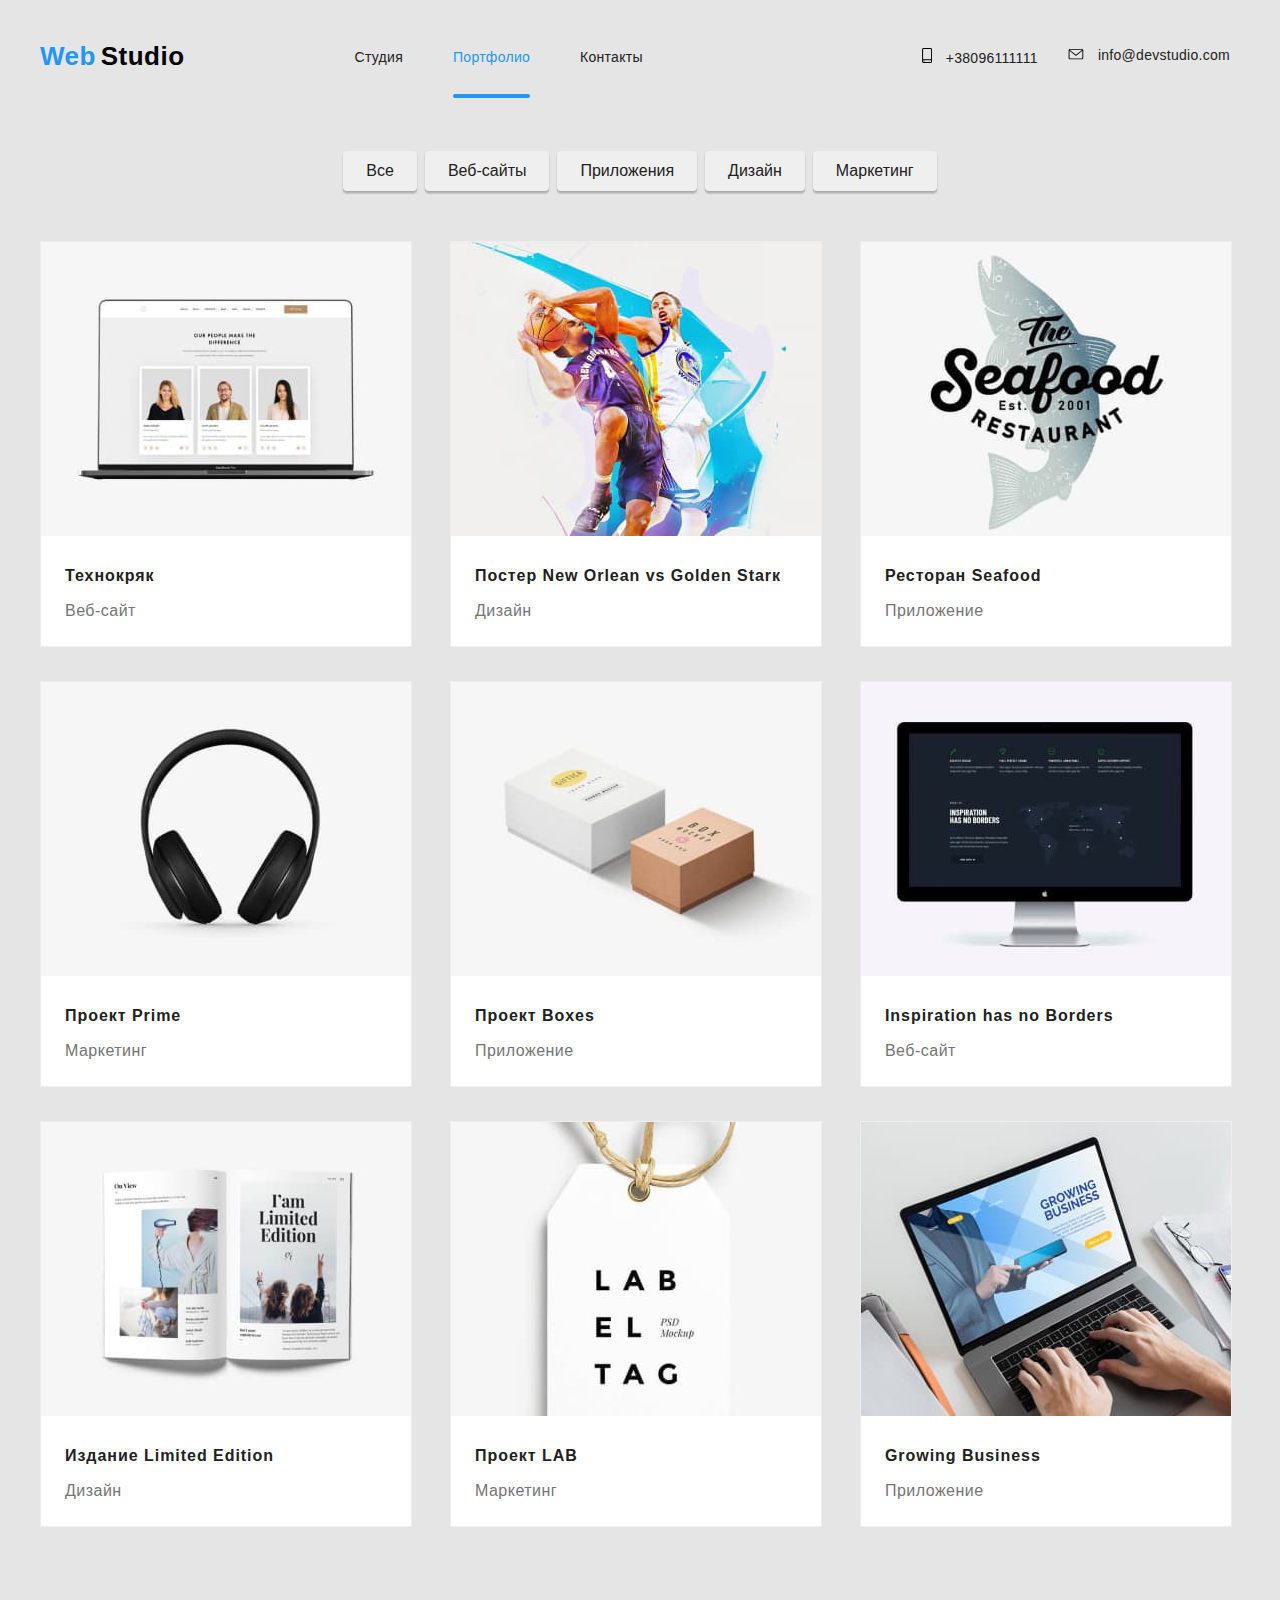
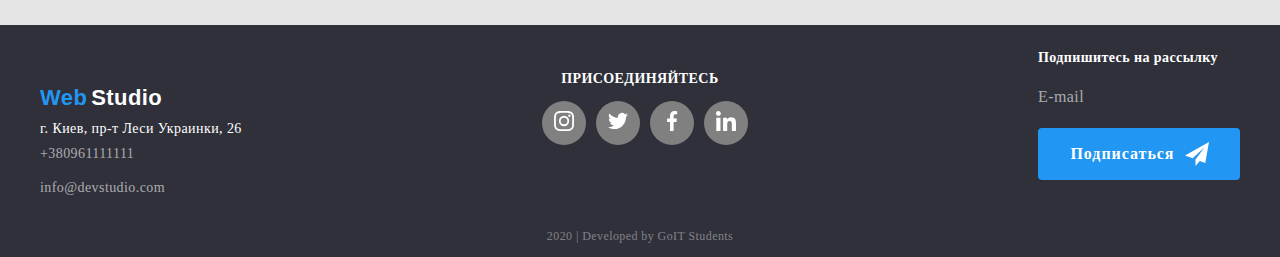
==== portfolio.html @ 89b77a60 "Делает переходы и анимацию" ====
<!DOCTYPE html>
<html lang="en">
  <head>
    <meta charset="UTF-8" />
    <meta name="viewport" content="width=device-width, initial-scale=1.0" />
    <title>Portfolio page</title>
    <link
      rel="https://cdnjs.cloudflare.com/ajax/libs/modern-normalize/0.6.0/modern-normalize.min.css"
    />
    <link rel="stylesheet" href="./css/styles.css" />
  </head>
  <body>
    <header>
      <div class="container main-container">
        <nav class="nav">
          <a href="/" class="logo-header">
            <span class="logo-header-blue">Web</span>
            <span class="logo-header-black">Studio</span>
          </a>
          <ul class="site-nav list">
            <li class="item"><a href="./index.html" class="link">Студия</a></li>
            <li class="item">
              <a href="" class="link current-portfolio">Портфолио</a>
            </li>
            <li class="item"><a href="" class="link">Контакты</a></li>
          </ul>
        </nav>
        <address class="contact">
          <a href="tel:+3809611111111" class="contact-link">
            <svg class="ico-n" width="10" height="15">
              <use href="./image/sprite.svg#smartphone"></use>
            </svg>
            +38096111111</a
          >
          <a class="contact-link" href="mailto:info@devstudio.com">
            <svg class="ico-n" width="16" height="11">
              <use href="./image/sprite.svg#envelope"></use>
            </svg>
            info@devstudio.com
          </a>
        </address>
      </div>
    </header>
    <main>
      <section class="section">
        <div class="container">
          <h1 class="title-portfolio">Our projects</h1>
          <ul class="filter-list list">
            <li class="item">
              <button type="button" class="buttton-primary">
                Все
              </button>
            </li>
            <li class="item">
              <button type="button" class="buttton-secondary">Веб-сайты</button>
            </li>
            <li class="item">
              <button type="button" class="buttton-secondary">
                Приложения
              </button>
            </li>
            <li class="item">
              <button type="button" class="buttton-secondary">Дизайн</button>
            </li>
            <li class="item">
              <button type="button" class="buttton-secondary">Маркетинг</button>
            </li>
          </ul>
          <ul class="our-works-list list">
            <li class="item">
              <div class="pj-link">
                <a class="projects" href="">
                  <img src="./image-portfolio/img.jpg" alt="img" width="370" />
                  <h2 class="section-title-portfolio">Технокряк</h2>
                  <p class="primary-text">Веб-сайт</p>
                </a>

                <p class="secondary-text">
                  Технокряк это современная площадка распространения
                  коронавируса. Компании используют эту платформу для цифрового
                  шпионажа и атак на защищённые сервера конкурентов.
                </p>
              </div>
            </li>
            <li class="item">
              <div class="pj-link">
                <a class="projects" href="">
                  <img
                    src="./image-portfolio/img1.jpg"
                    alt="Poster"
                    width="370"
                  />
                  <h2 class="section-title-portfolio">
                    Постер New Orlean vs Golden Starк
                  </h2>
                  <p class="primary-text">Дизайн</p>
                </a>
                <p class="secondary-text">
                  Технокряк это современная площадка распространения
                  коронавируса. Компании используют эту платформу для цифрового
                  шпионажа и атак на защищённые сервера конкурентов.
                </p>
              </div>
            </li>
            <li class="item">
              <div class="pj-link">
                <a class="projects" href="">
                  <img
                    src="./image-portfolio/img2.jpg"
                    alt="Seafood"
                    width="370"
                  />
                  <h2 class="section-title-portfolio">Ресторан Seafood</h2>
                  <p class="primary-text">Приложение</p>
                </a>

                <p class="secondary-text">
                  Технокряк это современная площадка распространения
                  коронавируса. Компании используют эту платформу для цифрового
                  шпионажа и атак на защищённые сервера конкурентов.
                </p>
              </div>
            </li>
            <li class="item">
              <div class="pj-link">
                <a class="projects" href="">
                  <img
                    src="./image-portfolio/img3.jpg"
                    alt="headphones"
                    width="370"
                  />
                  <h2 class="section-title-portfolio">Проект Prime</h2>
                  <p class="primary-text">Маркетинг</p>
                </a>

                <p class="secondary-text">
                  Технокряк это современная площадка распространения
                  коронавируса. Компании используют эту платформу для цифрового
                  шпионажа и атак на защищённые сервера конкурентов.
                </p>
              </div>
            </li>
            <li class="item">
              <div class="pj-link">
                <a class="projects" href="">
                  <img src="./image-portfolio/img4.jpg" alt="box" width="370" />
                  <h2 class="section-title-portfolio">Проект Boxes</h2>
                  <p class="primary-text">Приложение</p>
                </a>

                <p class="secondary-text">
                  Технокряк это современная площадка распространения
                  коронавируса. Компании используют эту платформу для цифрового
                  шпионажа и атак на защищённые сервера конкурентов.
                </p>
              </div>
            </li>
            <li class="item">
              <div class="pj-link">
                <a class="projects" href="">
                  <img
                    src="./image-portfolio/img5.jpg"
                    alt="monitor"
                    width="370"
                  />
                  <h2 class="section-title-portfolio">
                    Inspiration has no Borders
                  </h2>
                  <p class="primary-text">Веб-сайт</p>
                </a>

                <p class="secondary-text">
                  Технокряк это современная площадка распространения
                  коронавируса. Компании используют эту платформу для цифрового
                  шпионажа и атак на защищённые сервера конкурентов.
                </p>
              </div>
            </li>
            <li class="item">
              <div class="pj-link">
                <a class="projects" class="projects" href="">
                  <img
                    src="./image-portfolio/img6.jpg"
                    alt="book"
                    width="370"
                  />
                  <h2 class="section-title-portfolio">
                    Издание Limited Edition
                  </h2>
                  <p class="primary-text">Дизайн</p>
                </a>

                <p class="secondary-text">
                  Технокряк это современная площадка распространения
                  коронавируса. Компании используют эту платформу для цифрового
                  шпионажа и атак на защищённые сервера конкурентов.
                </p>
              </div>
            </li>
            <li class="item">
              <div class="pj-link">
                <a class="projects" href="">
                  <img src="./image-portfolio/img7.jpg" alt="lab" width="370" />
                  <h2 class="section-title-portfolio">Проект LAB</h2>
                  <p class="primary-text">Маркетинг</p>
                </a>

                <p class="secondary-text">
                  Технокряк это современная площадка распространения
                  коронавируса. Компании используют эту платформу для цифрового
                  шпионажа и атак на защищённые сервера конкурентов.
                </p>
              </div>
            </li>
            <li class="item">
              <div class="pj-link">
                <a class="projects" href="">
                  <img
                    src="./image-portfolio/img8.jpg"
                    alt="notebook"
                    width="370"
                  />
                  <h2 class="section-title-portfolio">Growing Business</h2>
                  <p class="primary-text">Приложение</p>
                </a>

                <p class="secondary-text">
                  Технокряк это современная площадка распространения
                  коронавируса. Компании используют эту платформу для цифрового
                  шпионажа и атак на защищённые сервера конкурентов.
                </p>
              </div>
            </li>
          </ul>
        </div>
      </section>
    </main>
    <footer class="page-footer">
      <div class="container main-container-footer">
        <div class="address">
          <a href="" class="logo-footer">
            <span class="logo-footer-blue">Web</span>
            <span class="logo-footer-white">Studio</span>
          </a>
          <address class="contact-us">
            г. Киев, пр-т Леси Украинки, 26
            <a href="tel:+3809611111111" class="contact-us-link"
              >+380961111111</a
            >
            <a href="mailto:info@devstudio.com" class="contact-us-link"
              >info@devstudio.com
            </a>
          </address>
        </div>
        <div class="social">
          <b class="join">присоединяйтесь</b>
          <ul class="icone-link list">
            <li class="social-link">
              <a class="icon" href="" aria-label="Ссылка на Instagram">
                <svg width="20" height="20">
                  <use href="./image/sprite.svg#instagram-2"></use>
                </svg>
              </a>
            </li>
            <li class="social-link">
              <a class="icon" href="" aria-label="Ссылка на Twitter">
                <svg width="20" height="20">
                  <use href="./image/sprite.svg#twitter-1"></use>
                </svg>
              </a>
            </li>
            <li class="social-link">
              <a class="icon" href="" aria-label="Ссылка на Facebook">
                <svg width="20" height="20">
                  <use href="./image/sprite.svg#facebook-1"></use>
                </svg>
              </a>
            </li>
            <li class="social-link">
              <a class="icon" href="" aria-label="Ссылка на Linkedin">
                <svg width="20" height="20">
                  <use href="./image/sprite.svg#linkedin-1"></use>
                </svg>
              </a>
            </li>
          </ul>
        </div>
        <div class="subscribing">
          <b>Подпишитесь на рассылку</b>
          <p class="text-mail">E-mail</p>
          <a href="" class="button-footer"
            >Подписаться
            <svg class="icone-send" width="24" height="24">
              <use href="./image/sprite.svg#icon-send"></use>
            </svg>
          </a>
        </div>
      </div>
      <p class="text-copy container">2020 | Developed by GoIT Students</p>
    </footer>
  </body>
</html>
---- css/styles.css ----
:root {
  --primary-text-color: #212121;
  --secondary-text-color: #ffffff;
  --title-text-color: #212121;
  --accent-color: #2196f3;
  --paragraph-text-color: #757575;
  --primary-bg-color: #e5e5e5;
  --secondary-bg-color: #f5f4fa;
  --footer-bg-color: #2f303a;
}

body {
  margin: 0;

  background-color: var(--primary-bg-color);
  color: var(--primary-text-color);

  font-family: Roboto, sans-serif;
  letter-spacing: 0.03em;
}

.list {
  list-style: none;
  padding: 0;
  bottom: 0;
}
.container {
  width: 1200px;
  padding-left: 15px;
  padding-right: 15px;
  margin-left: auto;
  margin-right: auto;
}
.main-container {
  display: flex;
  align-items: center;
}

/* цвет основного тескта #212121 */
/* вторичный цвет текст #FFFFFF */
/* цвет текста абзаца #757575 */
/* цвет почти и тел rgba(255, 255, 255, 0.6) */
/* акцент #2196F3 */
/* цвет web #2196F3*/
/* цвет studio #000000 */
/* вторичный цвет фона #F5F4FA */

/*Logo header*/
.logo-header {
  padding-top: 24px;
  padding-bottom: 25px;
  margin-right: 85px;

  text-decoration: none;
}
.logo-header-blue {
  color: var(--accent-color);

  font-family: Raleway, sans-serif;
  font-weight: 700;
  font-size: 26px;
  line-height: 1.19;
}

.logo-header-black {
  padding-top: 24px;
  padding-bottom: 24px;
  color: #000000;

  font-family: Raleway, sans-serif;
  font-weight: 700;
  font-size: 26px;
  line-height: 1.19;
}
/*logo footer*/
.logo-footer {
  text-decoration: none;
  display: block;
  padding-top: 60px;
  padding-bottom: 10px;
}
.logo-footer-blue {
  color: var(--accent-color);

  font-family: Raleway, sans-serif;
  font-weight: 700;
  font-size: 22px;
  line-height: 1.18;
}
.logo-footer-white {
  color: var(--secondary-text-color);

  font-family: Raleway, sans-serif;
  font-weight: 700;
  font-size: 22px;
  line-height: 1.18;
}

/* Site nav*/
.nav {
  display: flex;
  align-items: center;
}
.site-nav {
  display: flex;
  margin-left: 85px;
  position: relative;
}
.site-nav .item:not(:last-child) {
  margin-right: 50px;
}
.site-nav .item {
  padding-top: 32px;
  padding-bottom: 32px;
}
.site-nav .link {
  color: var(--primary-text-color);

  font-weight: 500;
  font-size: 14px;
  line-height: 1.14;
  letter-spacing: 0.02em;
  transition: color 250ms cubic-bezier(0.4, 0, 0.2, 1);
}
.site-nav .link:hover,
.site-nav .link:focus {
  color: var(--accent-color);
}
.link.current-studio::after {
  content: "";
  position: absolute;
  bottom: 0;
  left: 0;
  width: 49px;
  height: 4px;

  background-color: var(--accent-color);
  border-radius: 2px;
}
.site-nav .link.current-studio {
  color: var(--accent-color);
}
.link.current-portfolio::after {
  content: "";
  position: absolute;
  bottom: 0;
  left: 98px;
  width: 77px;
  height: 4px;

  background-color: var(--accent-color);
  border-radius: 2px;
}
.site-nav .link.link.current-portfolio {
  color: var(--accent-color);
}
/* Address*/
.contact {
  display: flex;
  margin-left: auto;
}
.link {
  text-decoration: none;
}
.contact-link + .contact-link {
  margin-left: 30px;
  margin-right: 10px;
}
.contact-link {
  padding-top: 32px;
  padding-bottom: 32px;
  color: var(--primary-text-color);

  text-decoration: none;
  font-weight: 500;
  font-size: 14px;
  font-style: normal;
  line-height: 1.14;
  letter-spacing: 0.02em;

  transition: color 250ms cubic-bezier(0.4, 0, 0.2, 1);
}

.ico-n {
  margin-right: 10px;
  transition: fill 250ms cubic-bezier(0.4, 0, 0.2, 1);
}

.contact-link:hover,
.contact-link:focus {
  color: var(--accent-color);
}

.contact-link:hover .ico-n,
.contact-link:focus .ico-n {
  fill: var(--accent-color);
}

/*Hero*/
.hero {
  margin-left: auto;
  margin-right: auto;
  text-align: center;
}
.hero-title {
  margin-top: 0;
  margin-bottom: 30px;
  color: var(--secondary-text-color);

  font-weight: 900;
  font-size: 44px;
  line-height: 1.36;

  letter-spacing: 0.06em;
  text-transform: uppercase;
}

/*Section studio*/
.section-title {
  visibility: hidden;
  margin-top: 0;
  margin-bottom: 0;
  padding-bottom: 50px;
  color: var(--title-text-color);

  font-weight: 700;
  font-size: 36px;
  line-height: 1.16;
  text-align: center;
}

.section-title-studio {
  margin-top: 0;
  margin-bottom: 0;
  padding-bottom: 50px;
  color: var(--title-text-color);

  font-weight: 700;
  font-size: 36px;
  line-height: 1.16;
  text-align: center;
}
/*Section portfolio*/

.section-title-portfolio {
  padding-top: 20px;
  padding-bottom: 4px;
  margin: 0;
  color: var(--title-text-color);

  font-weight: 700;
  font-size: 18px;
  line-height: 2;
  letter-spacing: 0.06em;
}

/*Section list*/
.feature-list {
  display: flex;
  flex-wrap: wrap;
  margin-top: 0;
  margin-bottom: 188px;
}
.feature-list .item {
  width: 270px;
  margin-right: 30px;
}
.feature-list .item:nth-child(4n) {
  margin-right: 0;
}
.feature-list .item:nth-last-child(-n + 4) {
  margin-bottom: 94px;
}
.feature-list .title {
  color: var(--title-text-color);

  font-weight: 700;
  font-size: 14px;
  line-height: 1.14;
  text-transform: uppercase;
}
.feature-icone {
  margin-left: 100px;
  margin-right: 100px;
  margin-top: 25px;
  margin-bottom: 25px;
}
.rectangle {
  width: 270px;
  height: 120px;
  background-color: #f5f4fa;
  border-radius: 4px;
}
.work {
  display: block;
}

.work-list {
  display: flex;

  margin-top: 0;
  margin-bottom: 188px;
  position: relative;
}
.work-list .item {
  width: 370px;
  margin-right: 30px;
}
.work-list .item:nth-child(3n) {
  margin-right: 0;
}
.work-list .item:nth-last-child(-n + 3) {
  margin-bottom: 0px;
}
.work-list .title {
  color: var(--secondary-text-color);

  font-weight: 700;
  font-size: 14px;
  line-height: 1.14;
  text-transform: uppercase;
}
.team-list {
  display: flex;
  flex-wrap: wrap;
  text-align: center;
  margin-top: 0;
  margin-bottom: 188px;
}
.icone-link {
  display: flex;
  text-align: center;
}
.item-team {
  background-color: var(--secondary-text-color);
  box-shadow: 0px 2px 1px rgba(0, 0, 0, 0.2), 0px 1px 1px rgba(0, 0, 0, 0.14),
    0px 1px 3px rgba(0, 0, 0, 0.12);
}
.team-list .item-team {
  align-items: center;
  width: 270px;
  margin-right: 30px;
}
.team-list .item-team:nth-child(4n) {
  margin-right: 0;
}
.team-list .item-team:nth-last-child(-n + 4) {
  margin-bottom: 94px;
}
.team-title {
  color: var(--secondary-text-color);

  font-weight: 500;
  font-size: 16px;
  line-height: 1.19;
}
/*Section our clients*/
.client-list {
  display: flex;
  justify-content: space-between;
  margin-top: 0;
  margin-bottom: 82px;
}
.client-list .item-client {
  display: flex;
  justify-content: center;
  align-items: center;
  width: 170px;
  height: 90px;
  border: 1px solid grey;
  border-radius: 4px;

  fill: #afb1b8;
  transition: border-color 250ms cubic-bezier(0.4, 0, 0.2, 1);
}
.client-list .item-client:nth-child(6n) {
  margin-right: 0;
}
.client-list .item-client:nth-last-child(-n + 6) {
  margin-bottom: 0px;
}
.logo-clients {
  fill: #afb1b8;
  transition: fill 250ms cubic-bezier(0.4, 0, 0.2, 1);
}

.item-client:hover,
.item-client:focus {
  border-color: var(--accent-color);
  cursor: pointer;
}
.item-client:hover .logo-clients,
.item-client:focus .logo-clients {
  fill: var(--accent-color);
  cursor: pointer;
}

/*section filter list*/

.filter-list {
  display: flex;
  justify-content: center;
  text-align: center;
  padding-bottom: 50px;
  margin-bottom: 0;
  margin-top: 0;
}
.filter-list .item:not(:last-child) {
  margin-right: 8px;
}
/*Section our works*/

.our-works-list {
  display: flex;
  flex-wrap: wrap;
  margin-top: 0;
  margin-bottom: 94px;
}
.our-works-list .item {
  width: calc((100% - 60px) / 3);
  margin-right: 30px;
  margin-bottom: 30px;
}
.our-works-list .item:nth-child(3n) {
  margin-right: 0;
}
.our-works-list .item:nth-last-child(-n + 3) {
  margin-bottom: 0px;
}

/* text studio*/
.text-featute {
  color: var(--paragraph-text-color);

  font-size: 14px;
  line-height: 1.71;
}
.text-team {
  color: var(--paragraph-text-color);

  font-size: 16px;
  line-height: 1.19;
}

.title {
  margin-top: 30px;
  margin-bottom: 0;
}
.title-portfolio {
  visibility: hidden;
  margin-top: 0;
  margin-bottom: 0;
}
.section-title-portfolio {
  display: inline-block;
  margin: 0;
  min-width: 322px;
  padding-left: 24px;
  padding-right: 24px;
  font-size: 16px;
}
.title-work-text {
  text-align: center;
  margin-top: 0;
  margin-bottom: 0;
  padding-top: 27px;
  padding-bottom: 27px;

  color: var(--secondary-text-color);
  width: 370px;
  height: 70px;

  position: absolute;

  bottom: 0px;

  background: rgba(47, 48, 58, 0.8);
  border-radius: 0px;
  font-family: Roboto;
  font-weight: 700;
  font-size: 14px;
  line-height: 1.14;

  letter-spacing: 0.03em;
  text-transform: uppercase;
}
.projects {
  display: block;
  text-decoration: none;
}

.pj-link {
  position: relative;
  display: inline-block;
  margin: 0;
  width: 370px;
  background: #ffffff;
  border: 1px solid #eeeeee;
  overflow: hidden;
}

.pj-link::before {
  content: "";
  display: inline-block;
  position: absolute;
  opacity: 0;
  width: 100%;
  height: 73%;

  background-color: rgba(33, 150, 243, 0.9);
  transform: translateY(100%);
  transition: transform 250ms cubic-bezier(0.4, 0, 0.2, 1);
}
.pj-link:hover::before,
.pj-link:hover .secondary-text,
.pj-link:focus::before,
.pj-link:focus .secondary-text {
  transform: translateY(0);
  opacity: 1;
  cursor: pointer;
}

/*text portfolio*/
.primary-text {
  padding-bottom: 20px;
  padding-left: 24px;
  padding-right: 24px;

  margin: 0;
  color: var(--paragraph-text-color);

  font-size: 16px;
  line-height: 1.87;
}
.secondary-text {
  position: absolute;
  top: 63px;
  left: 24px;
  width: 322px;
  opacity: 0;

  margin: 0;
  color: var(--paragraph-text-color);
  font-size: 18px;
  line-height: 1.56;
  transform: translateY(150%);
  transition: transform 250ms cubic-bezier(0.4, 0, 0.2, 1);
}

.text-mail {
  color: rgba(255, 255, 255, 0.6);

  font-size: 16px;
  line-height: 1.87;
}
.text-copy {
  margin-top: 0;
  margin-bottom: 0;
  padding-top: 18px;
  padding-bottom: 9px;

  color: rgba(255, 255, 255, 0.4);

  font-size: 12px;
  line-height: 2;
  text-align: center;
}
/*Social icons*/
.icone-link {
  display: flex;
  align-items: center;
  justify-content: center;
}
/*.icone-link :hover,
.icone-link :focus {
  color: var(--accent-color);
}*/

/*footer*/
.address {
  display: flex;
  align-items: baseline;
  flex-direction: column;
  justify-content: space-between;
  font-style: normal;
}

.page-footer {
  color: var(--secondary-text-color);
  background-color: var(--footer-bg-color);

  font-family: Roboto;
  font-size: 14px;
  line-height: 1.17;
  letter-spacing: 0.03em;
}

.contact-us {
  font-style: normal;
}
.contact-us-link {
  display: flex;
  padding-top: 9px;
  padding-bottom: 9px;

  text-decoration: none;
  font-style: normal;
  color: rgba(255, 255, 255, 0.6);
  transition: color 250ms cubic-bezier(0.4, 0, 0.2, 1);
}
.contact-us-link:hover,
.contact-us-link:focus {
  color: var(--accent-color);
}

.join {
  display: flex;
  align-items: baseline;
  justify-content: center;
  padding-bottom: px;

  color: var(--secondary-text-color);

  font-family: Roboto;
  font-weight: 700;
  font-size: 14px;
  line-height: 16px;
  letter-spacing: 0.03em;
  text-transform: uppercase;
}
.social-link {
  display: flex;
  justify-content: center;
  align-items: center;
  padding: 0;
  margin-left: 10px;
  border: none;
  width: 44px;
  height: 44px;
  fill: white;
  border-radius: 50%;
  background-color: grey;
  transition: background-color 250ms cubic-bezier(0.4, 0, 0.2, 1);
}

.icon {
  fill: var(--secondary-text-color);
}
.social-link:hover,
.social-link:focus {
  cursor: pointer;
  background-color: var(--accent-color);
}
.card {
  padding: 0;
  margin-bottom: 24px;
  margin-right: 10px;
}

.link-card {
  display: flex;
  justify-content: center;
  align-items: center;
  width: 44px;
  height: 44px;
  border: none;
  border-radius: 50%;
  transition: background-color 250ms cubic-bezier(0.4, 0, 0.2, 1);
}
.icon-card {
  fill: #afb1b8;
  transition: fill 250ms cubic-bezier(0.4, 0, 0.2, 1);
}

.link-card:hover,
.link-card:focus {
  background-color: var(--accent-color);
  cursor: pointer;
}
.link-card:hover .icon-card,
.link-card:focus .icon-card {
  fill: var(--secondary-text-color);
  cursor: pointer;
}
.main-container-footer {
  display: flex;
  justify-content: space-between;
  align-items: center;
}
/*button studio*/

.button-hero {
  border: 1px solid transparent;
  min-width: 136px;
  padding: 10px 32px;
  color: var(--secondary-text-color);
  background-color: var(--accent-color);

  text-decoration: none;
  font-weight: 700;
  font-size: 16px;
  line-height: 1.87;
  letter-spacing: 0.06em;
  text-align: center;
}

.button-footer {
  display: inline-flex;
  justify-content: center;
  align-items: center;
  padding-top: 10px;
  border: 1px solid transparent;
  padding-bottom: 10px;
  padding-left: 29px;
  padding-right: 28px;
  border-radius: 4px;
  min-width: 143px;
  color: var(--secondary-text-color);
  background-color: var(--accent-color);

  font-weight: 900;
  font-size: 16px;
  line-height: 1.87;
  letter-spacing: 0.06em;
  text-align: center;
  text-decoration: none;
}
.icone-send {
  display: inline-flex;
  align-items: center;
  justify-content: center;
  margin-left: 10px;
}

/*button portfolio*/

.buttton-primary {
  display: inline-block;
  border-radius: 4px;
  border: 1px solid transparent;
  box-shadow: 0px 2px 2px rgba(0, 0, 0, 0.12), 0px 1px 2px rgba(0, 0, 0, 0.08),
    0px 3px 1px rgba(0, 0, 0, 0.1);
  padding: 6px 22px;
  min-width: 29px;
  color: var(--primary-text-color);

  font-weight: 500;
  font-size: 16px;
  line-height: 1.62;
  text-align: center;
  transition: color 250ms cubic-bezier(0.4, 0, 0.2, 1),
    background-color 250ms cubic-bezier(0.4, 0, 0.2, 1);
}

.buttton-primary:hover,
.buttton-primary:focus {
  color: var(--secondary-text-color);
  background-color: var(--accent-color);
  cursor: pointer;
}

.buttton-secondary {
  display: inline-block;
  border: 1px solid transparent;
  border-radius: 4px;
  box-shadow: 0px 2px 2px rgba(0, 0, 0, 0.12), 0px 1px 2px rgba(0, 0, 0, 0.08),
    0px 3px 1px rgba(0, 0, 0, 0.1);
  padding: 6px 22px;
  color: var(--primary-text-color);

  font-weight: 500;
  font-size: 16px;
  line-height: 1.62;
  text-align: center;
  transition: color 250ms cubic-bezier(0.4, 0, 0.2, 1),
    background-color 250ms cubic-bezier(0.4, 0, 0.2, 1);
}
.buttton-secondary:hover,
.buttton-secondary:focus {
  color: var(--secondary-text-color);
  background-color: var(--accent-color);
  cursor: pointer;
}
.overlay {
  display: flex;
  align-items: center;
  min-width: 1600px;
  min-height: 600px;
  outline: 1px solid black;
  margin-left: auto;
  margin-right: auto;
  background-repeat: no-repeat;
  background-position: center;
  background-size: cover;
  background-image: linear-gradient(
      to right,
      rgba(47, 48, 58, 0.8),
      rgba(47, 48, 58, 0.8)
    ),
    url(../image/Header.jpg);
}
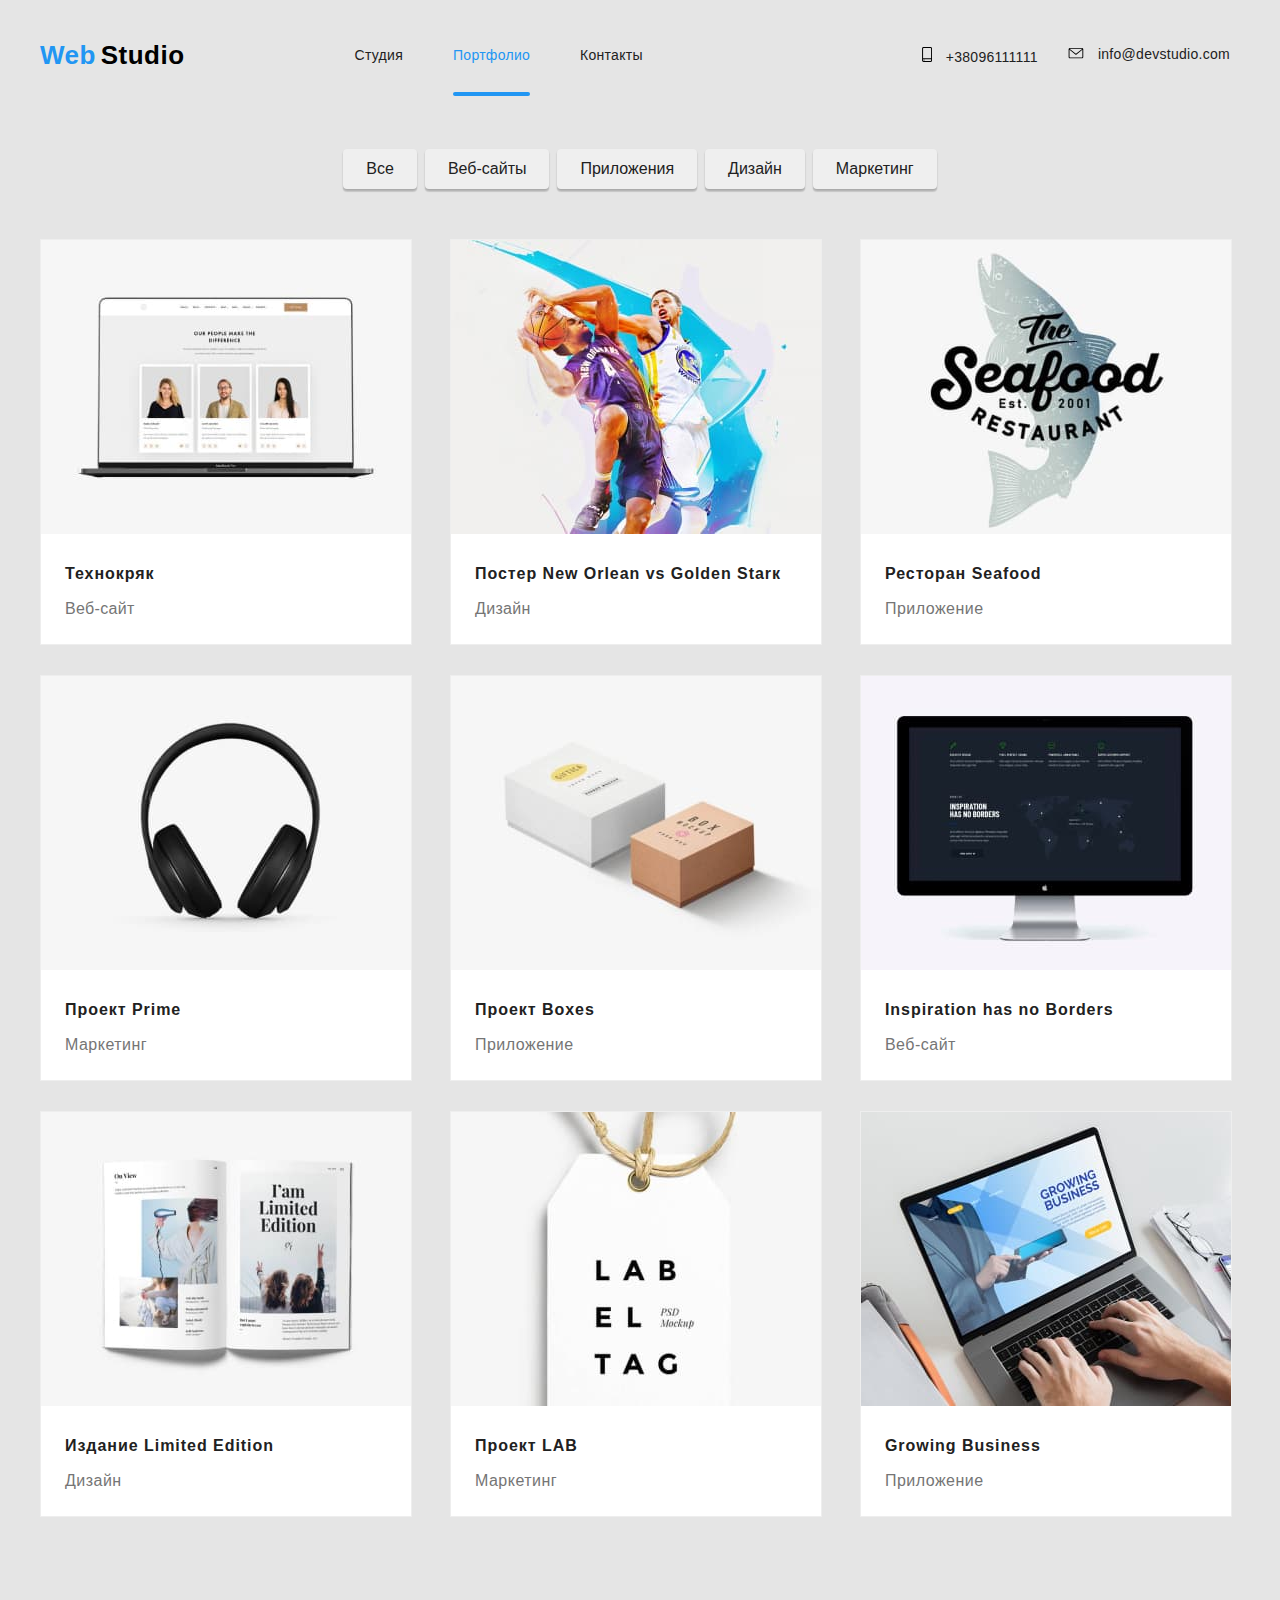
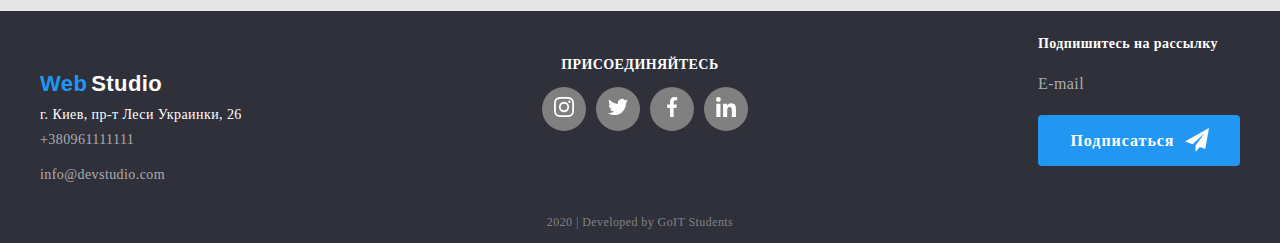
==== commit 334f8d11: "Доделывает переходы и анимацию" ====
--- a/portfolio.html
+++ b/portfolio.html
@@ -68,168 +68,160 @@
           </ul>
           <ul class="our-works-list list">
             <li class="item">
-              <div class="pj-link">
-                <a class="projects" href="">
+              <a class="projects link" href="">
+                <div class="pj-link">
                   <img src="./image-portfolio/img.jpg" alt="img" width="370" />
-                  <h2 class="section-title-portfolio">Технокряк</h2>
-                  <p class="primary-text">Веб-сайт</p>
-                </a>
-
-                <p class="secondary-text">
-                  Технокряк это современная площадка распространения
-                  коронавируса. Компании используют эту платформу для цифрового
-                  шпионажа и атак на защищённые сервера конкурентов.
-                </p>
-              </div>
-            </li>
-            <li class="item">
-              <div class="pj-link">
-                <a class="projects" href="">
+                  <p class="secondary-text">
+                    Технокряк это современная площадка распространения
+                    коронавируса. Компании используют эту платформу для
+                    цифрового шпионажа и атак на защищённые сервера конкурентов.
+                  </p>
+                </div>
+                <h2 class="section-title-portfolio">Технокряк</h2>
+                <p class="primary-text">Веб-сайт</p>
+              </a>
+            </li>
+            <li class="item">
+              <a class="projects link" href="">
+                <div class="pj-link">
                   <img
                     src="./image-portfolio/img1.jpg"
                     alt="Poster"
                     width="370"
                   />
-                  <h2 class="section-title-portfolio">
-                    Постер New Orlean vs Golden Starк
-                  </h2>
-                  <p class="primary-text">Дизайн</p>
-                </a>
-                <p class="secondary-text">
-                  Технокряк это современная площадка распространения
-                  коронавируса. Компании используют эту платформу для цифрового
-                  шпионажа и атак на защищённые сервера конкурентов.
-                </p>
-              </div>
-            </li>
-            <li class="item">
-              <div class="pj-link">
-                <a class="projects" href="">
+                  <p class="secondary-text">
+                    Технокряк это современная площадка распространения
+                    коронавируса. Компании используют эту платформу для
+                    цифрового шпионажа и атак на защищённые сервера конкурентов.
+                  </p>
+                </div>
+                <h2 class="section-title-portfolio">
+                  Постер New Orlean vs Golden Starк
+                </h2>
+                <p class="primary-text">Дизайн</p>
+              </a>
+            </li>
+            <li class="item">
+              <a class="projects" href="">
+                <div class="pj-link">
                   <img
                     src="./image-portfolio/img2.jpg"
                     alt="Seafood"
                     width="370"
                   />
-                  <h2 class="section-title-portfolio">Ресторан Seafood</h2>
-                  <p class="primary-text">Приложение</p>
-                </a>
-
-                <p class="secondary-text">
-                  Технокряк это современная площадка распространения
-                  коронавируса. Компании используют эту платформу для цифрового
-                  шпионажа и атак на защищённые сервера конкурентов.
-                </p>
-              </div>
-            </li>
-            <li class="item">
-              <div class="pj-link">
-                <a class="projects" href="">
+                  <p class="secondary-text">
+                    Технокряк это современная площадка распространения
+                    коронавируса. Компании используют эту платформу для
+                    цифрового шпионажа и атак на защищённые сервера конкурентов.
+                  </p>
+                </div>
+                <h2 class="section-title-portfolio">Ресторан Seafood</h2>
+                <p class="primary-text">Приложение</p>
+              </a>
+            </li>
+            <li class="item">
+              <a class="projects" href="">
+                <div class="pj-link">
                   <img
                     src="./image-portfolio/img3.jpg"
                     alt="headphones"
                     width="370"
                   />
-                  <h2 class="section-title-portfolio">Проект Prime</h2>
-                  <p class="primary-text">Маркетинг</p>
-                </a>
-
-                <p class="secondary-text">
-                  Технокряк это современная площадка распространения
-                  коронавируса. Компании используют эту платформу для цифрового
-                  шпионажа и атак на защищённые сервера конкурентов.
-                </p>
-              </div>
-            </li>
-            <li class="item">
-              <div class="pj-link">
-                <a class="projects" href="">
+                  <p class="secondary-text">
+                    Технокряк это современная площадка распространения
+                    коронавируса. Компании используют эту платформу для
+                    цифрового шпионажа и атак на защищённые сервера конкурентов.
+                  </p>
+                </div>
+                <h2 class="section-title-portfolio">Проект Prime</h2>
+                <p class="primary-text">Маркетинг</p>
+              </a>
+            </li>
+            <li class="item">
+              <a class="projects" href="">
+                <div class="pj-link">
                   <img src="./image-portfolio/img4.jpg" alt="box" width="370" />
-                  <h2 class="section-title-portfolio">Проект Boxes</h2>
-                  <p class="primary-text">Приложение</p>
-                </a>
-
-                <p class="secondary-text">
-                  Технокряк это современная площадка распространения
-                  коронавируса. Компании используют эту платформу для цифрового
-                  шпионажа и атак на защищённые сервера конкурентов.
-                </p>
-              </div>
-            </li>
-            <li class="item">
-              <div class="pj-link">
-                <a class="projects" href="">
+                  <p class="secondary-text">
+                    Технокряк это современная площадка распространения
+                    коронавируса. Компании используют эту платформу для
+                    цифрового шпионажа и атак на защищённые сервера конкурентов.
+                  </p>
+                </div>
+                <h2 class="section-title-portfolio">Проект Boxes</h2>
+                <p class="primary-text">Приложение</p>
+              </a>
+            </li>
+            <li class="item">
+              <a class="projects" href="">
+                <div class="pj-link">
                   <img
                     src="./image-portfolio/img5.jpg"
                     alt="monitor"
                     width="370"
                   />
-                  <h2 class="section-title-portfolio">
-                    Inspiration has no Borders
-                  </h2>
-                  <p class="primary-text">Веб-сайт</p>
-                </a>
-
-                <p class="secondary-text">
-                  Технокряк это современная площадка распространения
-                  коронавируса. Компании используют эту платформу для цифрового
-                  шпионажа и атак на защищённые сервера конкурентов.
-                </p>
-              </div>
-            </li>
-            <li class="item">
-              <div class="pj-link">
-                <a class="projects" class="projects" href="">
+                  <p class="secondary-text">
+                    Технокряк это современная площадка распространения
+                    коронавируса. Компании используют эту платформу для
+                    цифрового шпионажа и атак на защищённые сервера конкурентов.
+                  </p>
+                </div>
+                <h2 class="section-title-portfolio">
+                  Inspiration has no Borders
+                </h2>
+                <p class="primary-text">Веб-сайт</p>
+              </a>
+            </li>
+            <li class="item">
+              <a class="projects" class="projects" href="">
+                <div class="pj-link">
                   <img
                     src="./image-portfolio/img6.jpg"
                     alt="book"
                     width="370"
                   />
-                  <h2 class="section-title-portfolio">
-                    Издание Limited Edition
-                  </h2>
-                  <p class="primary-text">Дизайн</p>
-                </a>
-
-                <p class="secondary-text">
-                  Технокряк это современная площадка распространения
-                  коронавируса. Компании используют эту платформу для цифрового
-                  шпионажа и атак на защищённые сервера конкурентов.
-                </p>
-              </div>
-            </li>
-            <li class="item">
-              <div class="pj-link">
-                <a class="projects" href="">
+                  <p class="secondary-text">
+                    Технокряк это современная площадка распространения
+                    коронавируса. Компании используют эту платформу для
+                    цифрового шпионажа и атак на защищённые сервера конкурентов.
+                  </p>
+                </div>
+                <h2 class="section-title-portfolio">
+                  Издание Limited Edition
+                </h2>
+                <p class="primary-text">Дизайн</p>
+              </a>
+            </li>
+            <li class="item">
+              <a class="projects" href="">
+                <div class="pj-link">
                   <img src="./image-portfolio/img7.jpg" alt="lab" width="370" />
-                  <h2 class="section-title-portfolio">Проект LAB</h2>
-                  <p class="primary-text">Маркетинг</p>
-                </a>
-
-                <p class="secondary-text">
-                  Технокряк это современная площадка распространения
-                  коронавируса. Компании используют эту платформу для цифрового
-                  шпионажа и атак на защищённые сервера конкурентов.
-                </p>
-              </div>
-            </li>
-            <li class="item">
-              <div class="pj-link">
-                <a class="projects" href="">
+                  <p class="secondary-text">
+                    Технокряк это современная площадка распространения
+                    коронавируса. Компании используют эту платформу для
+                    цифрового шпионажа и атак на защищённые сервера конкурентов.
+                  </p>
+                </div>
+                <h2 class="section-title-portfolio">Проект LAB</h2>
+                <p class="primary-text">Маркетинг</p>
+              </a>
+            </li>
+            <li class="item">
+              <a class="projects" href="">
+                <div class="pj-link">
                   <img
                     src="./image-portfolio/img8.jpg"
                     alt="notebook"
                     width="370"
                   />
-                  <h2 class="section-title-portfolio">Growing Business</h2>
-                  <p class="primary-text">Приложение</p>
-                </a>
-
-                <p class="secondary-text">
-                  Технокряк это современная площадка распространения
-                  коронавируса. Компании используют эту платформу для цифрового
-                  шпионажа и атак на защищённые сервера конкурентов.
-                </p>
-              </div>
+                  <p class="secondary-text">
+                    Технокряк это современная площадка распространения
+                    коронавируса. Компании используют эту платформу для
+                    цифрового шпионажа и атак на защищённые сервера конкурентов.
+                  </p>
+                </div>
+                <h2 class="section-title-portfolio">Growing Business</h2>
+                <p class="primary-text">Приложение</p>
+              </a>
             </li>
           </ul>
         </div>
--- a/css/styles.css
+++ b/css/styles.css
@@ -161,6 +161,10 @@
 }
 .link {
   text-decoration: none;
+  font-weight: 500;
+  line-height: 1.14;
+  letter-spacing: 0.02em;
+  display: block;
 }
 .contact-link + .contact-link {
   margin-left: 30px;
@@ -385,12 +389,12 @@
 }
 
 .item-client:hover,
-.item-client:focus {
+.item-client:focus-within {
   border-color: var(--accent-color);
   cursor: pointer;
 }
 .item-client:hover .logo-clients,
-.item-client:focus .logo-clients {
+.item-client:focus-within .logo-clients {
   fill: var(--accent-color);
   cursor: pointer;
 }
@@ -487,15 +491,30 @@
 .projects {
   display: block;
   text-decoration: none;
+  background: #ffffff;
+  border: 1px solid #eeeeee;
+  width: 370px;
+}
+.projects:hover .pj-link::before,
+.projects:hover .secondary-text,
+.projects:focus .pj-link::before,
+.projects:focus .secondary-text {
+  transform: translateY(0);
+  opacity: 1;
+  cursor: pointer;
+}
+.projects:hover,
+.projects:focus {
+  box-shadow: 1px 4px 6px rgba(0, 0, 0, 0.16), 0px 4px 4px rgba(0, 0, 0, 0.06),
+    0px 1px 1px rgba(0, 0, 0, 0.12);
 }
 
 .pj-link {
   position: relative;
-  display: inline-block;
+  display: block;
   margin: 0;
   width: 370px;
   background: #ffffff;
-  border: 1px solid #eeeeee;
   overflow: hidden;
 }
 
@@ -505,19 +524,11 @@
   position: absolute;
   opacity: 0;
   width: 100%;
-  height: 73%;
+  height: 100%;
 
   background-color: rgba(33, 150, 243, 0.9);
   transform: translateY(100%);
   transition: transform 250ms cubic-bezier(0.4, 0, 0.2, 1);
-}
-.pj-link:hover::before,
-.pj-link:hover .secondary-text,
-.pj-link:focus::before,
-.pj-link:focus .secondary-text {
-  transform: translateY(0);
-  opacity: 1;
-  cursor: pointer;
 }
 
 /*text portfolio*/
@@ -647,7 +658,7 @@
   fill: var(--secondary-text-color);
 }
 .social-link:hover,
-.social-link:focus {
+.social-link:focus-within {
   cursor: pointer;
   background-color: var(--accent-color);
 }
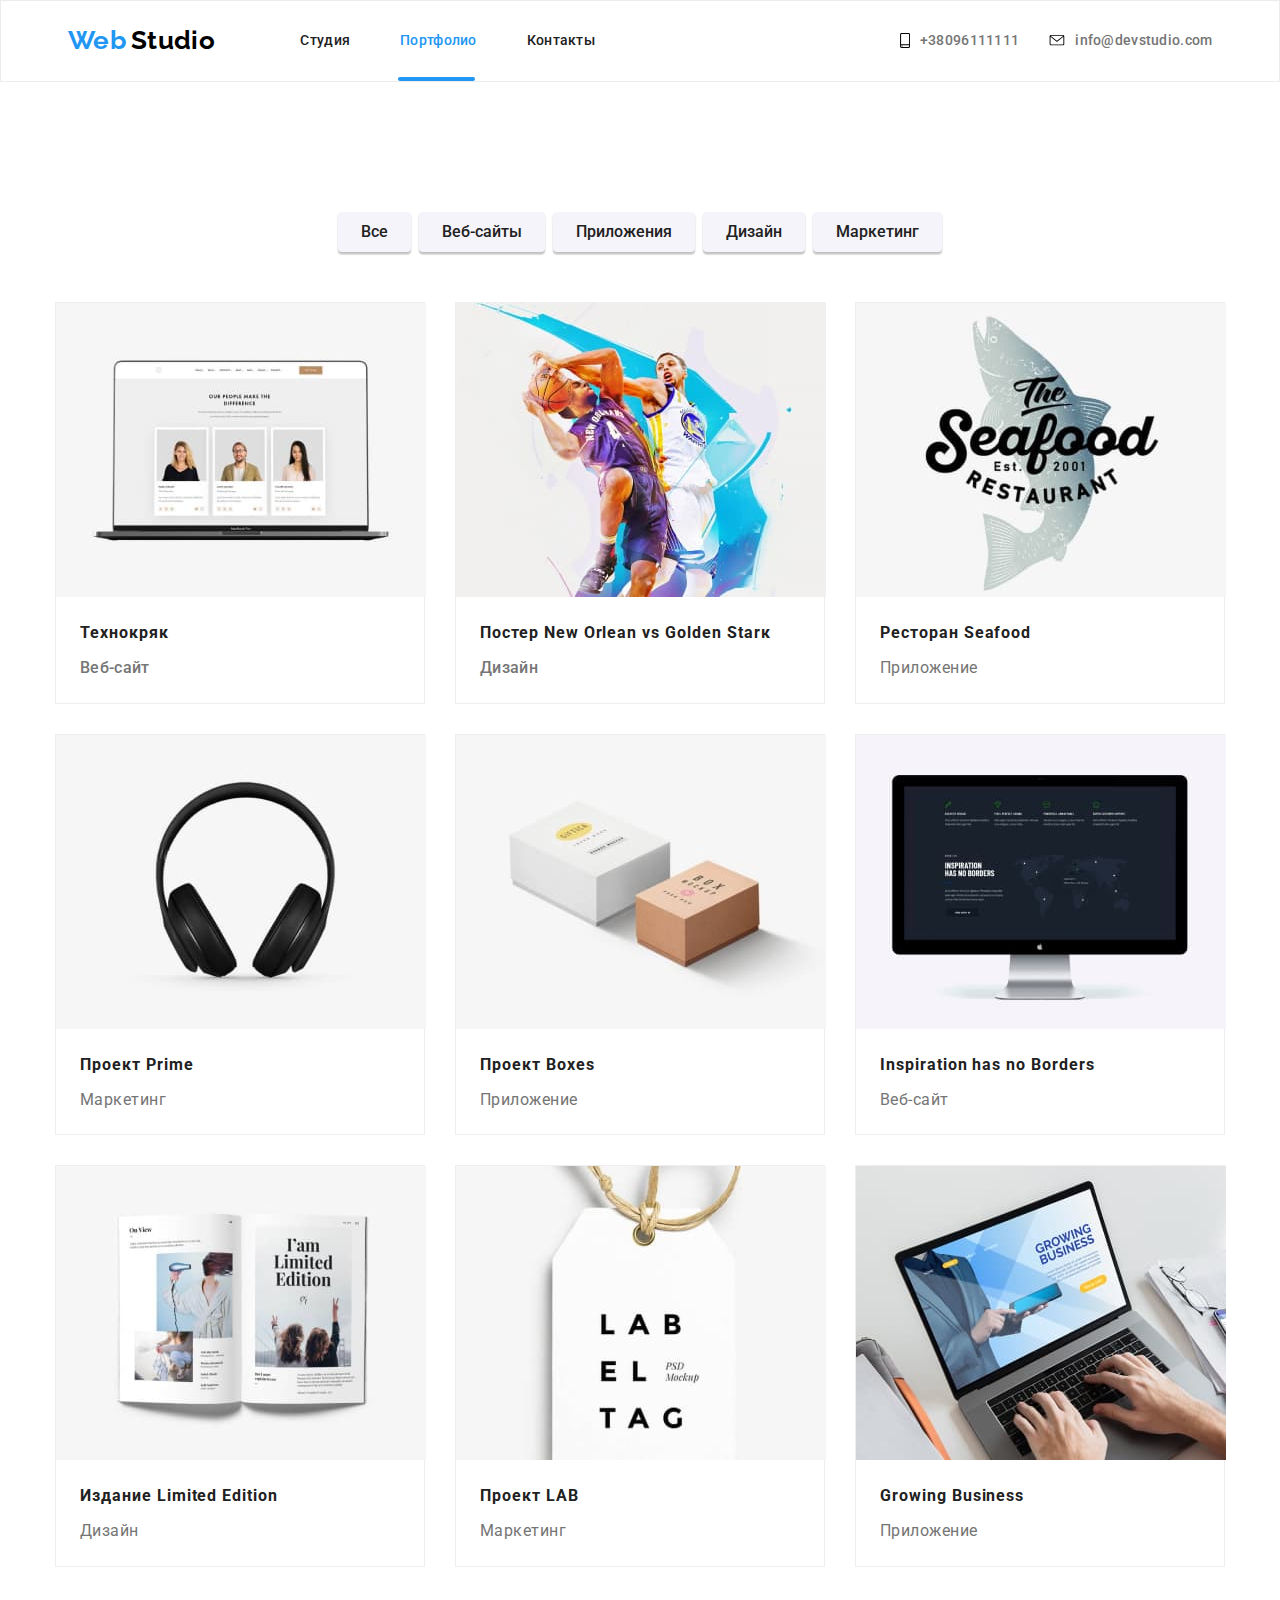
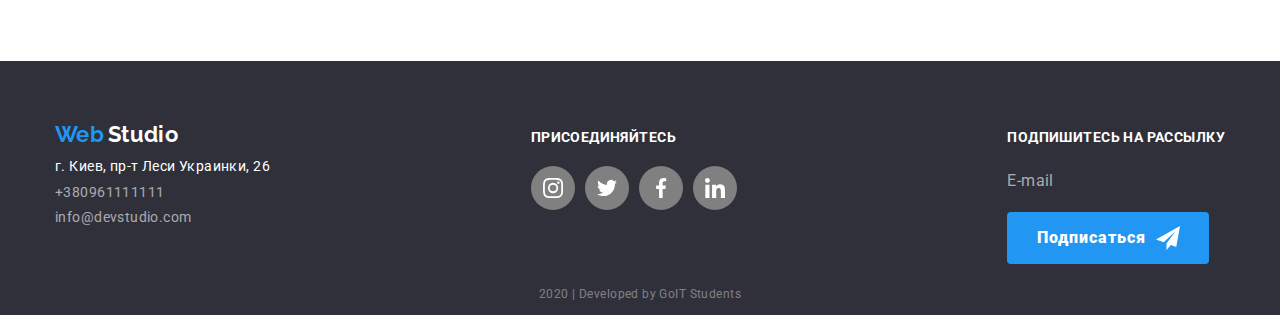
==== commit 07eda537: "Исправляет ошыбки" ====
--- a/portfolio.html
+++ b/portfolio.html
@@ -5,13 +5,18 @@
     <meta name="viewport" content="width=device-width, initial-scale=1.0" />
     <title>Portfolio page</title>
     <link
-      rel="https://cdnjs.cloudflare.com/ajax/libs/modern-normalize/0.6.0/modern-normalize.min.css"
+      href="https://fonts.googleapis.com/css2?family=Raleway:wght@700&family=Roboto:wght@400;500;700;900&display=swap"
+      rel="stylesheet"
+    />
+    <link
+      rel="stylesheet"
+      href="https://cdnjs.cloudflare.com/ajax/libs/modern-normalize/0.6.0/modern-normalize.min.css"
     />
     <link rel="stylesheet" href="./css/styles.css" />
   </head>
   <body>
     <header>
-      <div class="container main-container">
+      <div class="container main-container-portfolio">
         <nav class="nav">
           <a href="/" class="logo-header">
             <span class="logo-header-blue">Web</span>
@@ -70,7 +75,12 @@
             <li class="item">
               <a class="projects link" href="">
                 <div class="pj-link">
-                  <img src="./image-portfolio/img.jpg" alt="img" width="370" />
+                  <img
+                    class="work"
+                    src="./image-portfolio/img.jpg"
+                    alt="img"
+                    width="370"
+                  />
                   <p class="secondary-text">
                     Технокряк это современная площадка распространения
                     коронавируса. Компании используют эту платформу для
@@ -85,6 +95,7 @@
               <a class="projects link" href="">
                 <div class="pj-link">
                   <img
+                    class="work"
                     src="./image-portfolio/img1.jpg"
                     alt="Poster"
                     width="370"
@@ -105,6 +116,7 @@
               <a class="projects" href="">
                 <div class="pj-link">
                   <img
+                    class="work"
                     src="./image-portfolio/img2.jpg"
                     alt="Seafood"
                     width="370"
@@ -123,6 +135,7 @@
               <a class="projects" href="">
                 <div class="pj-link">
                   <img
+                    class="work"
                     src="./image-portfolio/img3.jpg"
                     alt="headphones"
                     width="370"
@@ -140,7 +153,12 @@
             <li class="item">
               <a class="projects" href="">
                 <div class="pj-link">
-                  <img src="./image-portfolio/img4.jpg" alt="box" width="370" />
+                  <img
+                    class="work"
+                    src="./image-portfolio/img4.jpg"
+                    alt="box"
+                    width="370"
+                  />
                   <p class="secondary-text">
                     Технокряк это современная площадка распространения
                     коронавируса. Компании используют эту платформу для
@@ -155,6 +173,7 @@
               <a class="projects" href="">
                 <div class="pj-link">
                   <img
+                    class="work"
                     src="./image-portfolio/img5.jpg"
                     alt="monitor"
                     width="370"
@@ -175,6 +194,7 @@
               <a class="projects" class="projects" href="">
                 <div class="pj-link">
                   <img
+                    class="work"
                     src="./image-portfolio/img6.jpg"
                     alt="book"
                     width="370"
@@ -194,7 +214,12 @@
             <li class="item">
               <a class="projects" href="">
                 <div class="pj-link">
-                  <img src="./image-portfolio/img7.jpg" alt="lab" width="370" />
+                  <img
+                    class="work"
+                    src="./image-portfolio/img7.jpg"
+                    alt="lab"
+                    width="370"
+                  />
                   <p class="secondary-text">
                     Технокряк это современная площадка распространения
                     коронавируса. Компании используют эту платформу для
@@ -209,6 +234,7 @@
               <a class="projects" href="">
                 <div class="pj-link">
                   <img
+                    class="work"
                     src="./image-portfolio/img8.jpg"
                     alt="notebook"
                     width="370"
@@ -247,30 +273,30 @@
         <div class="social">
           <b class="join">присоединяйтесь</b>
           <ul class="icone-link list">
-            <li class="social-link">
+            <li>
               <a class="icon" href="" aria-label="Ссылка на Instagram">
-                <svg width="20" height="20">
+                <svg class="social-link" width="20" height="20">
                   <use href="./image/sprite.svg#instagram-2"></use>
                 </svg>
               </a>
             </li>
-            <li class="social-link">
+            <li>
               <a class="icon" href="" aria-label="Ссылка на Twitter">
-                <svg width="20" height="20">
+                <svg class="social-link" width="20" height="20">
                   <use href="./image/sprite.svg#twitter-1"></use>
                 </svg>
               </a>
             </li>
-            <li class="social-link">
+            <li>
               <a class="icon" href="" aria-label="Ссылка на Facebook">
-                <svg width="20" height="20">
+                <svg class="social-link" width="20" height="20">
                   <use href="./image/sprite.svg#facebook-1"></use>
                 </svg>
               </a>
             </li>
-            <li class="social-link">
+            <li>
               <a class="icon" href="" aria-label="Ссылка на Linkedin">
-                <svg width="20" height="20">
+                <svg class="social-link" width="20" height="20">
                   <use href="./image/sprite.svg#linkedin-1"></use>
                 </svg>
               </a>
@@ -278,7 +304,7 @@
           </ul>
         </div>
         <div class="subscribing">
-          <b>Подпишитесь на рассылку</b>
+          <b class="join">подпишитесь на рассылку</b>
           <p class="text-mail">E-mail</p>
           <a href="" class="button-footer"
             >Подписаться
--- a/css/styles.css
+++ b/css/styles.css
@@ -12,7 +12,6 @@
 body {
   margin: 0;
 
-  background-color: var(--primary-bg-color);
   color: var(--primary-text-color);
 
   font-family: Roboto, sans-serif;
@@ -28,12 +27,25 @@
   width: 1200px;
   padding-left: 15px;
   padding-right: 15px;
+  margin: 0;
   margin-left: auto;
   margin-right: auto;
 }
 .main-container {
   display: flex;
-  align-items: center;
+  justify-content: center;
+  align-items: center;
+  width: 100%;
+  border: 1px solid #ececec;
+  margin-bottom: 70px;
+}
+.main-container-portfolio {
+  display: flex;
+  justify-content: center;
+  align-items: center;
+  width: 100%;
+  border: 1px solid #ececec;
+  margin-bottom: 93px;
 }
 
 /* цвет основного тескта #212121 */
@@ -76,8 +88,9 @@
 .logo-footer {
   text-decoration: none;
   display: block;
-  padding-top: 60px;
-  padding-bottom: 10px;
+  margin-top: 60px;
+
+  margin-bottom: 10px;
 }
 .logo-footer-blue {
   color: var(--accent-color);
@@ -103,12 +116,14 @@
 }
 .site-nav {
   display: flex;
-  margin-left: 85px;
+  margin: 0;
+
   position: relative;
 }
 .site-nav .item:not(:last-child) {
   margin-right: 50px;
 }
+
 .site-nav .item {
   padding-top: 32px;
   padding-bottom: 32px;
@@ -157,7 +172,9 @@
 /* Address*/
 .contact {
   display: flex;
-  margin-left: auto;
+  /*margin-left: auto;*/
+  align-items: center;
+  margin-left: 305px;
 }
 .link {
   text-decoration: none;
@@ -168,12 +185,12 @@
 }
 .contact-link + .contact-link {
   margin-left: 30px;
-  margin-right: 10px;
-}
+}
+
 .contact-link {
-  padding-top: 32px;
-  padding-bottom: 32px;
-  color: var(--primary-text-color);
+  color: var(--paragraph-text-color);
+  display: flex;
+  align-items: center;
 
   text-decoration: none;
   font-weight: 500;
@@ -224,12 +241,11 @@
   visibility: hidden;
   margin-top: 0;
   margin-bottom: 0;
-  padding-bottom: 50px;
   color: var(--title-text-color);
 
   font-weight: 700;
   font-size: 36px;
-  line-height: 1.16;
+  line-height: 42px;
   text-align: center;
 }
 
@@ -237,6 +253,7 @@
   margin-top: 0;
   margin-bottom: 0;
   padding-bottom: 50px;
+  padding-top: 94px;
   color: var(--title-text-color);
 
   font-weight: 700;
@@ -263,7 +280,7 @@
   display: flex;
   flex-wrap: wrap;
   margin-top: 0;
-  margin-bottom: 188px;
+  margin-bottom: 94px;
 }
 .feature-list .item {
   width: 270px;
@@ -273,7 +290,7 @@
   margin-right: 0;
 }
 .feature-list .item:nth-last-child(-n + 4) {
-  margin-bottom: 94px;
+  margin-bottom: 0px;
 }
 .feature-list .title {
   color: var(--title-text-color);
@@ -303,7 +320,7 @@
   display: flex;
 
   margin-top: 0;
-  margin-bottom: 188px;
+  margin-bottom: 94px;
   position: relative;
 }
 .work-list .item {
@@ -329,11 +346,18 @@
   flex-wrap: wrap;
   text-align: center;
   margin-top: 0;
-  margin-bottom: 188px;
+  margin-bottom: 94px;
 }
 .icone-link {
   display: flex;
   text-align: center;
+}
+.team-bg {
+  background: #f5f4fa;
+  width: 100%;
+  display: flex;
+  text-align: center;
+  justify-content: center;
 }
 .item-team {
   background-color: var(--secondary-text-color);
@@ -349,7 +373,7 @@
   margin-right: 0;
 }
 .team-list .item-team:nth-last-child(-n + 4) {
-  margin-bottom: 94px;
+  margin-bottom: 0px;
 }
 .team-title {
   color: var(--secondary-text-color);
@@ -358,6 +382,7 @@
   font-size: 16px;
   line-height: 1.19;
 }
+
 /*Section our clients*/
 .client-list {
   display: flex;
@@ -405,8 +430,7 @@
   display: flex;
   justify-content: center;
   text-align: center;
-  padding-bottom: 50px;
-  margin-bottom: 0;
+  margin-bottom: 50px;
   margin-top: 0;
 }
 .filter-list .item:not(:last-child) {
@@ -434,12 +458,16 @@
 
 /* text studio*/
 .text-featute {
+  margin: 0;
+  margin-top: 10px;
   color: var(--paragraph-text-color);
 
   font-size: 14px;
   line-height: 1.71;
 }
 .text-team {
+  margin: 0;
+  margin-top: 10px;
   color: var(--paragraph-text-color);
 
   font-size: 16px;
@@ -528,7 +556,8 @@
 
   background-color: rgba(33, 150, 243, 0.9);
   transform: translateY(100%);
-  transition: transform 250ms cubic-bezier(0.4, 0, 0.2, 1);
+  transition: transform 250ms cubic-bezier(0.4, 0, 0.2, 1),
+    opacity 250ms cubic-bezier(0.4, 0, 0.2, 1);
 }
 
 /*text portfolio*/
@@ -554,12 +583,14 @@
   color: var(--paragraph-text-color);
   font-size: 18px;
   line-height: 1.56;
-  transform: translateY(150%);
-  transition: transform 250ms cubic-bezier(0.4, 0, 0.2, 1);
+  transform: translateY(100%);
+  transition: transform 250ms cubic-bezier(0.4, 0, 0.2, 1),
+    opacity 250ms cubic-bezier(0.4, 0, 0.2, 1);
 }
 
 .text-mail {
   color: rgba(255, 255, 255, 0.6);
+  margin-top: 21px;
 
   font-size: 16px;
   line-height: 1.87;
@@ -581,6 +612,8 @@
   display: flex;
   align-items: center;
   justify-content: center;
+  margin: 0;
+  margin-top: 16px;
 }
 /*.icone-link :hover,
 .icone-link :focus {
@@ -611,8 +644,7 @@
 }
 .contact-us-link {
   display: flex;
-  padding-top: 9px;
-  padding-bottom: 9px;
+  margin-top: 9px;
 
   text-decoration: none;
   font-style: normal;
@@ -627,8 +659,8 @@
 .join {
   display: flex;
   align-items: baseline;
-  justify-content: center;
-  padding-bottom: px;
+  margin-top: 68px;
+  margin-bottom: 21px;
 
   color: var(--secondary-text-color);
 
@@ -639,33 +671,37 @@
   letter-spacing: 0.03em;
   text-transform: uppercase;
 }
-.social-link {
+
+.icon {
   display: flex;
   justify-content: center;
   align-items: center;
   padding: 0;
-  margin-left: 10px;
+  margin-right: 10px;
   border: none;
   width: 44px;
   height: 44px;
-  fill: white;
   border-radius: 50%;
   background-color: grey;
+  fill: var(--secondary-text-color);
   transition: background-color 250ms cubic-bezier(0.4, 0, 0.2, 1);
 }
 
-.icon {
-  fill: var(--secondary-text-color);
-}
-.social-link:hover,
-.social-link:focus-within {
+.icon:hover,
+.icon:focus-within {
   cursor: pointer;
   background-color: var(--accent-color);
+}
+.social-link {
+  fill: var(--secondary-text-color);
 }
 .card {
   padding: 0;
   margin-bottom: 24px;
   margin-right: 10px;
+}
+.card:last-child {
+  margin-right: 0px;
 }
 
 .link-card {
@@ -696,21 +732,21 @@
 .main-container-footer {
   display: flex;
   justify-content: space-between;
-  align-items: center;
+  align-items: baseline;
 }
 /*button studio*/
 
 .button-hero {
+  padding: 10px 32px;
+  color: var(--secondary-text-color);
+  background-color: var(--accent-color);
   border: 1px solid transparent;
-  min-width: 136px;
-  padding: 10px 32px;
-  color: var(--secondary-text-color);
-  background-color: var(--accent-color);
-
+  border-radius: 4px;
+  box-shadow: 0px 4px 4px rgba(0, 0, 0, 0.15);
   text-decoration: none;
   font-weight: 700;
   font-size: 16px;
-  line-height: 1.87;
+  line-height: 30px;
   letter-spacing: 0.06em;
   text-align: center;
 }
@@ -749,6 +785,7 @@
   display: inline-block;
   border-radius: 4px;
   border: 1px solid transparent;
+  background-color: #f5f4fa;
   box-shadow: 0px 2px 2px rgba(0, 0, 0, 0.12), 0px 1px 2px rgba(0, 0, 0, 0.08),
     0px 3px 1px rgba(0, 0, 0, 0.1);
   padding: 6px 22px;
@@ -773,6 +810,7 @@
 .buttton-secondary {
   display: inline-block;
   border: 1px solid transparent;
+  background-color: #f5f4fa;
   border-radius: 4px;
   box-shadow: 0px 2px 2px rgba(0, 0, 0, 0.12), 0px 1px 2px rgba(0, 0, 0, 0.08),
     0px 3px 1px rgba(0, 0, 0, 0.1);
@@ -792,14 +830,19 @@
   background-color: var(--accent-color);
   cursor: pointer;
 }
+button {
+  border: none;
+  margin: 0;
+  background: none;
+}
 .overlay {
   display: flex;
   align-items: center;
-  min-width: 1600px;
   min-height: 600px;
   outline: 1px solid black;
   margin-left: auto;
   margin-right: auto;
+  margin-bottom: 23px;
   background-repeat: no-repeat;
   background-position: center;
   background-size: cover;
